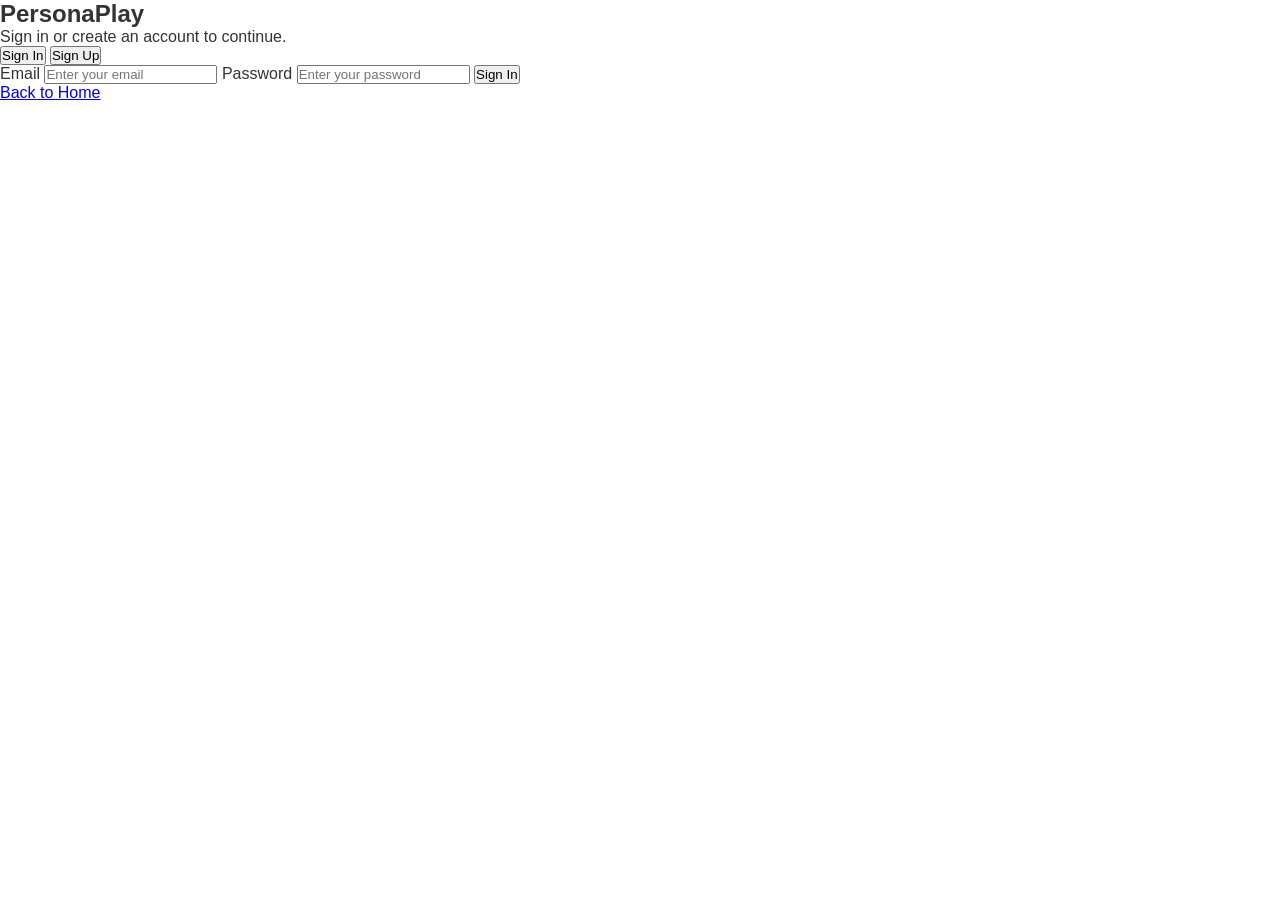
==== auth.html @ c325eb48 "Create auth.html" ====
<!DOCTYPE html>
<html lang="en">
<head>
  <meta charset="UTF-8" />
  <meta name="viewport" content="width=device-width, initial-scale=1.0" />
  <title>Sign In / Sign Up</title>
  <link rel="stylesheet" href="style.css" />
  <link rel="stylesheet" href="auth.css" />
  <script src="auth.js" defer></script>
</head>
<body class="auth-page">

  <main class="auth-shell">
    <section class="auth-card">
      <div class="auth-brand">
        <h1>PersonaPlay</h1>
        <p>Sign in or create an account to continue.</p>
      </div>

      <div class="auth-tabs">
        <button id="signinTab" class="auth-tab active" type="button">Sign In</button>
        <button id="signupTab" class="auth-tab" type="button">Sign Up</button>
      </div>

      <form id="signinForm" class="auth-form">
        <label>Email</label>
        <input type="email" id="signinEmail" placeholder="Enter your email" required />

        <label>Password</label>
        <input type="password" id="signinPassword" placeholder="Enter your password" required />

        <button type="submit" class="auth-button">Sign In</button>
        <p class="auth-message" id="signinMessage"></p>
      </form>

      <form id="signupForm" class="auth-form hidden">
        <label>Name</label>
        <input type="text" id="signupName" placeholder="Enter your name" required />

        <label>Email</label>
        <input type="email" id="signupEmail" placeholder="Enter your email" required />

        <label>Password</label>
        <input type="password" id="signupPassword" placeholder="Create a password" required />

        <button type="submit" class="auth-button">Sign Up</button>
        <p class="auth-message" id="signupMessage"></p>
      </form>

      <div class="auth-footer">
        <a href="index.html">Back to Home</a>
      </div>
    </section>
  </main>

</body>
</html>
---- style.css ----
* {
  margin: 0;
  padding: 0;
  box-sizing: border-box;
}

body {
  font-family: Arial, Helvetica, sans-serif;
  background: #ffffff;
  color: #333;
}

/* Header / Navigation */
.header,
.instruction-header {
  width: 100%;
  padding: 18px 24px 0;
}

.topbar {
  display: flex;
  align-items: center;
  justify-content: space-between;
  gap: 20px;
}

.menu-icon {
  font-size: 34px;
  color: #444;
  cursor: pointer;
  width: 50px;
}

.logo {
  font-size: 28px;
  font-weight: 700;
  color: #ff5f45;
  margin-left: 5px;
}

.search-box {
  flex: 1;
  display: flex;
  justify-content: center;
  align-items: center;
  max-width: 420px;
  margin: 0 auto;
  position: relative;
}

.search-box input {
  width: 100%;
  height: 34px;
  padding: 0 42px 0 14px;
  border: 1px solid #cfcfcf;
  outline: none;
  font-size: 14px;
  color: #444;
}

.search-box button {
  position: absolute;
  right: 2px;
  top: 50%;
  transform: translateY(-50%);
  border: none;
  background: transparent;
  color: #888;
  font-size: 18px;
  cursor: pointer;
  padding: 4px 10px;
}

.auth-buttons {
  display: flex;
  gap: 12px;
}

.btn {
  text-decoration: none;
  padding: 8px 18px;
  border-radius: 6px;
  font-weight: 600;
  font-size: 14px;
  display: inline-block;
  transition: 0.3s ease;
}

.login,
.signup {
  background: #ff5f45;
  color: #fff;
}

.btn:hover {
  opacity: 0.9;
}

.navbar {
  display: flex;
  justify-content: center;
  align-items: center;
  gap: 34px;
  margin-top: 34px;
  padding-bottom: 12px;
  flex-wrap: wrap;
}

.navbar a {
  text-decoration: none;
  color: #ff5f45;
  font-size: 14px;
  font-weight: 600;
}

.navbar a:hover {
  text-decoration: underline;
}

@media (max-width: 900px) {
  .topbar {
    flex-wrap: wrap;
    justify-content: center;
  }

  .menu-icon {
    order: 1;
  }

  .logo {
    order: 2;
  }

  .search-box {
    order: 3;
    width: 100%;
    max-width: 520px;
  }

  .auth-buttons {
    order: 4;
  }
}

@media (max-width: 600px) {
  .header,
  .instruction-header {
    padding: 14px 14px 0;
  }

  .navbar {
    gap: 18px;
    margin-top: 24px;
  }

  .auth-buttons {
    width: 100%;
    justify-content: center;
  }

  .btn {
    padding: 8px 14px;
  }
}

/* Home page */
.games-section {
  padding: 60px 24px;
  max-width: 1200px;
  margin: 0 auto;
}

.games-grid {
  display: flex;
  flex-wrap: wrap;
  gap: 30px;
}

.game-card {
  width: calc(33.33% - 20px);
  display: flex;
  flex-direction: column;
}

.game-card img {
  width: 100%;
  height: 220px;
  object-fit: cover;
  background: #e5e5e5;
  border: 1px solid #ddd;
  display: block;
}

.game-card h3 {
  margin-top: 16px;
  font-size: 22px;
  font-weight: 700;
  color: #ff5f45;
}

.game-card p {
  margin-top: 12px;
  font-size: 15px;
  color: #555;
}

.game-image {
  cursor: pointer;
  transition: transform 0.2s ease;
}

.game-image:hover {
  transform: scale(1.03);
}

@media (max-width: 900px) {
  .game-card {
    width: calc(50% - 15px);
  }
}

@media (max-width: 600px) {
  .game-card {
    width: 100%;
  }
}

/* Footer */
.footer {
  background: #f7f7f7;
  padding: 50px 24px 20px;
  margin-top: 60px;
}

.footer-container {
  max-width: 1200px;
  margin: 0 auto;
  display: flex;
  justify-content: space-between;
  gap: 40px;
  flex-wrap: wrap;
}

.footer-left {
  max-width: 300px;
}

.footer-logo {
  color: #ff5f45;
  font-size: 26px;
  margin-bottom: 20px;
}

.address {
  font-size: 14px;
  color: #555;
  line-height: 1.6;
}

.social-icons {
  margin-top: 20px;
  display: flex;
  gap: 14px;
  font-size: 20px;
  color: #444;
  cursor: pointer;
}

.footer-links {
  display: flex;
  gap: 60px;
  flex-wrap: wrap;
}

.footer-column h4 {
  margin-bottom: 14px;
  font-size: 16px;
  color: #333;
}

.footer-column a {
  display: block;
  text-decoration: none;
  color: #555;
  font-size: 14px;
  margin-bottom: 10px;
}

.footer-column a:hover {
  color: #ff5f45;
}

.footer-bottom {
  border-top: 1px solid #ddd;
  margin-top: 40px;
  padding-top: 16px;
  display: flex;
  justify-content: space-between;
  flex-wrap: wrap;
  font-size: 13px;
  color: #777;
  width: 100%;
}

.footer-bottom-links {
  display: flex;
  gap: 20px;
}

.footer-bottom-links a {
  text-decoration: none;
  color: #777;
}

.footer-bottom-links a:hover {
  color: #ff5f45;
}

@media (max-width: 768px) {
  .footer-container {
    flex-direction: column;
  }

  .footer-links {
    justify-content: space-between;
    gap: 30px;
  }

  .footer-bottom {
    flex-direction: column;
    gap: 10px;
    align-items: center;
    text-align: center;
  }
}

/* Instruction page */
.instruction-page {
  max-width: 1200px;
  margin: 0 auto;
  padding: 40px 24px 60px;
}

.instruction-hero {
  background: #f7f7f7;
  border: 1px solid #ececec;
  border-radius: 20px;
  padding: 36px;
  margin-bottom: 30px;
}

.hero-content {
  max-width: 760px;
}

.hero-kicker {
  color: #ff5f45;
  font-weight: 700;
  text-transform: uppercase;
  letter-spacing: 0.06em;
  font-size: 12px;
  margin-bottom: 10px;
}

.hero-title {
  font-size: 42px;
  color: #222;
  margin-bottom: 12px;
}

.hero-subtitle {
  font-size: 16px;
  color: #555;
  line-height: 1.7;
  margin-bottom: 20px;
}

.hero-meta {
  display: flex;
  gap: 14px;
  flex-wrap: wrap;
  margin-bottom: 24px;
}

.meta-item {
  background: #fff;
  border: 1px solid #e6e6e6;
  padding: 10px 16px;
  border-radius: 999px;
  font-size: 14px;
  color: #444;
}

.hero-button-main {
  text-decoration: none;
  background: linear-gradient(135deg, #ff5f45, #ff7a59);
  color: #fff;
  font-weight: 700;
  font-size: 15px;
  padding: 14px 24px;
  border-radius: 12px;
  box-shadow: 0 10px 24px rgba(255, 95, 69, 0.22);
  display: inline-block;
}

.hero-button-main:hover {
  opacity: 0.95;
}

.instruction-layout {
  display: flex;
  gap: 30px;
  align-items: flex-start;
}

.instruction-image-box,
.instruction-card {
  flex: 1;
}

.instruction-image {
  width: 100%;
  height: 360px;
  object-fit: cover;
  border-radius: 16px;
  display: block;
}

.instruction-card {
  background: #fafafa;
  border: 1px solid #e8e8e8;
  border-radius: 16px;
  padding: 28px;
}

.instruction-card h2 {
  font-size: 28px;
  margin-bottom: 16px;
  color: #ff5f45;
}

.instruction-copy {
  font-size: 16px;
  line-height: 1.7;
  color: #555;
  margin-bottom: 20px;
}

.instruction-card h3 {
  font-size: 20px;
  margin: 24px 0 12px;
  color: #333;
}

.instruction-list {
  padding-left: 22px;
  line-height: 1.8;
  color: #555;
  font-size: 15px;
}

.instruction-list li {
  margin-bottom: 8px;
}

@media (max-width: 900px) {
  .instruction-layout {
    flex-direction: column;
  }
}

@media (max-width: 600px) {
  .instruction-page {
    padding: 24px 14px 40px;
  }

  .instruction-hero {
    padding: 24px;
  }

  .hero-title {
    font-size: 30px;
  }

  .instruction-image {
    height: 240px;
  }
}

/* Quiz page */
.quiz-page {
  max-width: 1200px;
  margin: 0 auto;
  padding: 40px 24px 60px;
}

.quiz-toolbar {
  display: flex;
  align-items: center;
  gap: 18px;
  margin-bottom: 34px;
}

.icon-btn {
  width: 54px;
  height: 54px;
  border: none;
  background: transparent;
  color: #ff5f45;
  font-size: 34px;
  cursor: pointer;
  display: flex;
  align-items: center;
  justify-content: center;
}

.quiz-progress-wrap {
  flex: 1;
  display: flex;
  align-items: center;
  gap: 10px;
}

.quiz-progress-bar {
  flex: 1;
  height: 12px;
  background: #ececec;
  border-radius: 999px;
  overflow: hidden;
}

.quiz-progress-fill {
  width: 0%;
  height: 100%;
  background: #ff5f45;
  transition: width 0.3s ease;
}

.quiz-progress-percent {
  min-width: 44px;
  color: #ff5f45;
  font-size: 16px;
  font-weight: 600;
}

.quiz-card,
.result-card {
  max-width: 1000px;
  margin: 0 auto;
}

.question-label {
  color: #ff5f45;
  font-size: 18px;
  font-weight: 700;
  margin-bottom: 10px;
}

.question-text {
  font-size: 26px;
  line-height: 1.4;
  color: #444;
  margin-bottom: 22px;
}

.question-image {
  width: 100%;
  height: 430px;
  object-fit: cover;
  background: #ddd;
  display: block;
  margin-bottom: 18px;
  border-radius: 2px;
}

.answers-label {
  font-size: 18px;
  color: #555;
  margin-bottom: 18px;
}

.answer-grid {
  display: grid;
  grid-template-columns: repeat(2, minmax(0, 1fr));
  gap: 36px 40px;
}

.answer-card {
  border: none;
  background: transparent;
  text-align: left;
  cursor: pointer;
  padding: 0;
  position: relative;
}

.answer-card img {
  width: 100%;
  height: 260px;
  object-fit: cover;
  background: #ddd;
  display: block;
  margin-top: 10px;
}

.answer-card p {
  margin-top: 10px;
  font-size: 15px;
  line-height: 1.35;
  color: #444;
}

.answer-card.selected img {
  outline: 3px solid #ff5f45;
  outline-offset: -3px;
}

.answer-radio {
  position: absolute;
  top: 12px;
  left: 12px;
  width: 18px;
  height: 18px;
  accent-color: #ff5f45;
  cursor: pointer;
}

.answer-radio:checked + img {
  outline: 3px solid #ff5f45;
  outline-offset: -3px;
}

.answer-card:hover img {
  transform: scale(1.02);
  transition: 0.2s ease;
}

.quiz-actions {
  display: flex;
  width: 100%;
  margin-top: 34px;
  align-items: center;
}

#nextBtn {
  margin-left: auto;
}

.next-button {
  background: #ff5f45;
  color: #fff;
  border: none;
  padding: 14px 28px;
  border-radius: 10px;
  font-weight: 700;
  font-size: 16px;
  cursor: pointer;
  margin-top: 0;
}

.next-button:disabled {
  opacity: 0.45;
  cursor: not-allowed;
}

.result-card {
  text-align: center;
  padding: 40px 20px;
}

.result-title {
  font-size: 34px;
  color: #ff5f45;
  margin-bottom: 16px;
}

.result-text {
  font-size: 18px;
  line-height: 1.7;
  color: #555;
  max-width: 700px;
  margin: 0 auto 24px;
}

.hidden {
  display: none;
}

@media (max-width: 900px) {
  .answer-grid {
    grid-template-columns: 1fr;
  }

  .question-image {
    height: 300px;
  }

  .quiz-toolbar {
    flex-wrap: wrap;
  }
}

@media (max-width: 600px) {
  .quiz-page {
    padding: 24px 14px 40px;
  }

  .question-text {
    font-size: 22px;
  }

  .question-image {
    height: 240px;
  }

  .answer-card img {
    height: 220px;
  }

  .quiz-actions {
    flex-direction: column;
    gap: 12px;
  }

  #nextBtn {
    margin-left: 0;
  }

  .quiz-actions button {
    width: 100%;
  }
}

/* Result page */
.result-page {
  max-width: 1100px;
  margin: 0 auto;
  padding: 40px 24px 60px;
}

.result-hero {
  background: #f7f7f7;
  border: 1px solid #ececec;
  border-radius: 20px;
  padding: 36px;
  text-align: center;
}

.result-image-wrap {
  margin: 28px auto 0;
  max-width: 760px;
}

.result-image {
  width: 100%;
  height: 420px;
  object-fit: cover;
  border-radius: 18px;
  display: block;
}

.result-actions {
  display: flex;
  justify-content: center;
  gap: 16px;
  flex-wrap: wrap;
  margin-top: 28px;
}

.result-home-link {
  text-decoration: none;
  display: inline-flex;
  align-items: center;
  justify-content: center;
}

@media (max-width: 600px) {
  .result-page {
    padding: 24px 14px 40px;
  }

  .result-hero {
    padding: 24px;
  }

  .result-image {
    height: 260px;
  }
}
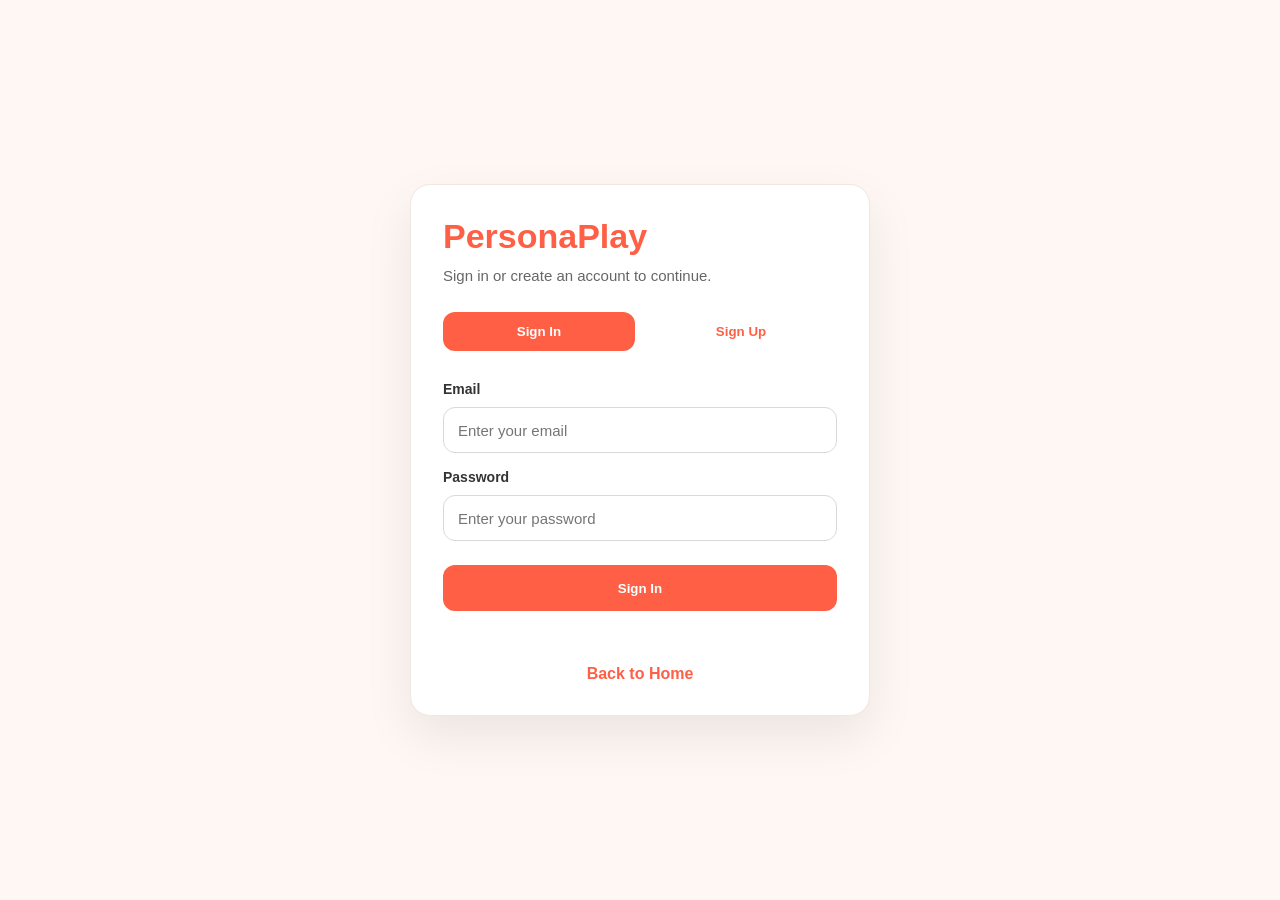
==== commit ace69df0: "Update auth.html" ====
--- a/auth.html
+++ b/auth.html
@@ -4,9 +4,9 @@
   <meta charset="UTF-8" />
   <meta name="viewport" content="width=device-width, initial-scale=1.0" />
   <title>Sign In / Sign Up</title>
-  <link rel="stylesheet" href="style.css" />
-  <link rel="stylesheet" href="auth.css" />
-  <script src="auth.js" defer></script>
+  <link rel="stylesheet" href="css/style.css" />
+  <link rel="stylesheet" href="css/auth.css" />
+  <script src="JS/auth.js" defer></script>
 </head>
 <body class="auth-page">
 
--- a/css/style.css
+++ b/css/style.css
@@ -0,0 +1,811 @@
+* {
+  margin: 0;
+  padding: 0;
+  box-sizing: border-box;
+}
+
+body {
+  font-family: Arial, Helvetica, sans-serif;
+  background: #ffffff;
+  color: #333;
+}
+
+/* Header / Navigation */
+.header,
+.instruction-header {
+  width: 100%;
+  padding: 18px 24px 0;
+}
+
+.topbar {
+  display: flex;
+  align-items: center;
+  justify-content: space-between;
+  gap: 20px;
+}
+
+.menu-icon {
+  font-size: 34px;
+  color: #444;
+  cursor: pointer;
+  width: 50px;
+}
+
+.logo {
+  font-size: 28px;
+  font-weight: 700;
+  color: #ff5f45;
+  margin-left: 5px;
+}
+
+.search-box {
+  flex: 1;
+  display: flex;
+  justify-content: center;
+  align-items: center;
+  max-width: 420px;
+  margin: 0 auto;
+  position: relative;
+}
+
+.search-box input {
+  width: 100%;
+  height: 34px;
+  padding: 0 42px 0 14px;
+  border: 1px solid #cfcfcf;
+  outline: none;
+  font-size: 14px;
+  color: #444;
+}
+
+.search-box button {
+  position: absolute;
+  right: 2px;
+  top: 50%;
+  transform: translateY(-50%);
+  border: none;
+  background: transparent;
+  color: #888;
+  font-size: 18px;
+  cursor: pointer;
+  padding: 4px 10px;
+}
+
+.auth-buttons {
+  display: flex;
+  gap: 12px;
+}
+
+button {
+  border: none !important;
+  outline: none;
+  background: none;
+}
+
+.btn {
+  text-decoration: none;
+  padding: 8px 18px;
+  border-radius: 6px;
+  font-weight: 600;
+  font-size: 14px;
+  display: inline-block;
+  transition: 0.3s ease;
+  border: none;
+  cursor: pointer;
+}
+
+.user-name {
+  font-weight: 600;
+  color: #333;
+  margin-right: 10px;
+}
+
+.logout {
+  background: #ff5f45;
+  color: #fff;
+}
+.logout:hover {
+  background: #e14d36;
+}
+
+.login,
+.signup {
+  background: #ff5f45;
+  color: #fff;
+}
+
+.btn:hover {
+  opacity: 0.9;
+}
+
+.navbar {
+  display: flex;
+  justify-content: center;
+  align-items: center;
+  gap: 34px;
+  margin-top: 34px;
+  padding-bottom: 12px;
+  flex-wrap: wrap;
+}
+
+.navbar a {
+  text-decoration: none;
+  color: #ff5f45;
+  font-size: 14px;
+  font-weight: 600;
+}
+
+.navbar a:hover {
+  text-decoration: underline;
+}
+
+@media (max-width: 900px) {
+  .topbar {
+    flex-wrap: wrap;
+    justify-content: center;
+  }
+
+  .menu-icon {
+    order: 1;
+  }
+
+  .logo {
+    order: 2;
+  }
+
+  .search-box {
+    order: 3;
+    width: 100%;
+    max-width: 520px;
+  }
+
+  .auth-buttons {
+    order: 4;
+  }
+}
+
+@media (max-width: 600px) {
+  .header,
+  .instruction-header {
+    padding: 14px 14px 0;
+  }
+
+  .navbar {
+    gap: 18px;
+    margin-top: 24px;
+  }
+
+  .auth-buttons {
+    width: 100%;
+    justify-content: center;
+  }
+
+  .btn {
+    padding: 8px 14px;
+  }
+}
+
+/* Home page */
+.games-section {
+  padding: 60px 24px;
+  max-width: 1200px;
+  margin: 0 auto;
+}
+
+.games-grid {
+  display: flex;
+  flex-wrap: wrap;
+  gap: 30px;
+}
+
+.game-card {
+  width: calc(33.33% - 20px);
+  display: flex;
+  flex-direction: column;
+}
+
+.game-card img {
+  width: 100%;
+  height: 220px;
+  object-fit: cover;
+  background: #e5e5e5;
+  border: 1px solid #ddd;
+  display: block;
+}
+
+.game-card h3 {
+  margin-top: 16px;
+  font-size: 22px;
+  font-weight: 700;
+  color: #ff5f45;
+}
+
+.game-card p {
+  margin-top: 12px;
+  font-size: 15px;
+  color: #555;
+}
+
+.game-image {
+  cursor: pointer;
+  transition: transform 0.2s ease;
+}
+
+.game-image:hover {
+  transform: scale(1.03);
+}
+
+@media (max-width: 900px) {
+  .game-card {
+    width: calc(50% - 15px);
+  }
+}
+
+@media (max-width: 600px) {
+  .game-card {
+    width: 100%;
+  }
+}
+
+/* Footer */
+.footer {
+  background: #f7f7f7;
+  padding: 50px 24px 20px;
+  margin-top: 60px;
+}
+
+.footer-container {
+  max-width: 1200px;
+  margin: 0 auto;
+  display: flex;
+  justify-content: space-between;
+  gap: 40px;
+  flex-wrap: wrap;
+}
+
+.footer-left {
+  max-width: 300px;
+}
+
+.footer-logo {
+  color: #ff5f45;
+  font-size: 26px;
+  margin-bottom: 20px;
+}
+
+.address {
+  font-size: 14px;
+  color: #555;
+  line-height: 1.6;
+}
+
+.social-icons {
+  margin-top: 20px;
+  display: flex;
+  gap: 14px;
+  font-size: 20px;
+  color: #444;
+  cursor: pointer;
+}
+
+.footer-links {
+  display: flex;
+  gap: 60px;
+  flex-wrap: wrap;
+}
+
+.footer-column h4 {
+  margin-bottom: 14px;
+  font-size: 16px;
+  color: #333;
+}
+
+.footer-column a {
+  display: block;
+  text-decoration: none;
+  color: #555;
+  font-size: 14px;
+  margin-bottom: 10px;
+}
+
+.footer-column a:hover {
+  color: #ff5f45;
+}
+
+.footer-bottom {
+  border-top: 1px solid #ddd;
+  margin-top: 40px;
+  padding-top: 16px;
+  display: flex;
+  justify-content: space-between;
+  flex-wrap: wrap;
+  font-size: 13px;
+  color: #777;
+  width: 100%;
+}
+
+.footer-bottom-links {
+  display: flex;
+  gap: 20px;
+}
+
+.footer-bottom-links a {
+  text-decoration: none;
+  color: #777;
+}
+
+.footer-bottom-links a:hover {
+  color: #ff5f45;
+}
+
+@media (max-width: 768px) {
+  .footer-container {
+    flex-direction: column;
+  }
+
+  .footer-links {
+    justify-content: space-between;
+    gap: 30px;
+  }
+
+  .footer-bottom {
+    flex-direction: column;
+    gap: 10px;
+    align-items: center;
+    text-align: center;
+  }
+}
+
+/* Instruction page */
+.instruction-page {
+  max-width: 1200px;
+  margin: 0 auto;
+  padding: 40px 24px 60px;
+}
+
+.instruction-hero {
+  background: #f7f7f7;
+  border: 1px solid #ececec;
+  border-radius: 20px;
+  padding: 36px;
+  margin-bottom: 30px;
+}
+
+.hero-content {
+  max-width: 760px;
+}
+
+.hero-kicker {
+  color: #ff5f45;
+  font-weight: 700;
+  text-transform: uppercase;
+  letter-spacing: 0.06em;
+  font-size: 12px;
+  margin-bottom: 10px;
+}
+
+.hero-title {
+  font-size: 42px;
+  color: #222;
+  margin-bottom: 12px;
+}
+
+.hero-subtitle {
+  font-size: 16px;
+  color: #555;
+  line-height: 1.7;
+  margin-bottom: 20px;
+}
+
+.hero-meta {
+  display: flex;
+  gap: 14px;
+  flex-wrap: wrap;
+  margin-bottom: 24px;
+}
+
+.meta-item {
+  background: #fff;
+  border: 1px solid #e6e6e6;
+  padding: 10px 16px;
+  border-radius: 999px;
+  font-size: 14px;
+  color: #444;
+}
+
+.hero-button-main {
+  text-decoration: none;
+  background: linear-gradient(135deg, #ff5f45, #ff7a59);
+  color: #fff;
+  font-weight: 700;
+  font-size: 15px;
+  padding: 14px 24px;
+  border-radius: 12px;
+  box-shadow: 0 10px 24px rgba(255, 95, 69, 0.22);
+  display: inline-block;
+}
+
+.hero-button-main:hover {
+  opacity: 0.95;
+}
+
+.instruction-layout {
+  display: flex;
+  gap: 30px;
+  align-items: flex-start;
+}
+
+.instruction-image-box,
+.instruction-card {
+  flex: 1;
+}
+
+.instruction-image {
+  width: 100%;
+  height: 360px;
+  object-fit: cover;
+  border-radius: 16px;
+  display: block;
+}
+
+.instruction-card {
+  background: #fafafa;
+  border: 1px solid #e8e8e8;
+  border-radius: 16px;
+  padding: 28px;
+}
+
+.instruction-card h2 {
+  font-size: 28px;
+  margin-bottom: 16px;
+  color: #ff5f45;
+}
+
+.instruction-copy {
+  font-size: 16px;
+  line-height: 1.7;
+  color: #555;
+  margin-bottom: 20px;
+}
+
+.instruction-card h3 {
+  font-size: 20px;
+  margin: 24px 0 12px;
+  color: #333;
+}
+
+.instruction-list {
+  padding-left: 22px;
+  line-height: 1.8;
+  color: #555;
+  font-size: 15px;
+}
+
+.instruction-list li {
+  margin-bottom: 8px;
+}
+
+@media (max-width: 900px) {
+  .instruction-layout {
+    flex-direction: column;
+  }
+}
+
+@media (max-width: 600px) {
+  .instruction-page {
+    padding: 24px 14px 40px;
+  }
+
+  .instruction-hero {
+    padding: 24px;
+  }
+
+  .hero-title {
+    font-size: 30px;
+  }
+
+  .instruction-image {
+    height: 240px;
+  }
+}
+
+/* Quiz page */
+.quiz-page {
+  max-width: 1200px;
+  margin: 0 auto;
+  padding: 40px 24px 60px;
+}
+
+.quiz-toolbar {
+  display: flex;
+  align-items: center;
+  gap: 18px;
+  margin-bottom: 34px;
+}
+
+.icon-btn {
+  width: 54px;
+  height: 54px;
+  border: none;
+  background: transparent;
+  color: #ff5f45;
+  font-size: 34px;
+  cursor: pointer;
+  display: flex;
+  align-items: center;
+  justify-content: center;
+}
+
+.quiz-progress-wrap {
+  flex: 1;
+  display: flex;
+  align-items: center;
+  gap: 10px;
+}
+
+.quiz-progress-bar {
+  flex: 1;
+  height: 12px;
+  background: #ececec;
+  border-radius: 999px;
+  overflow: hidden;
+}
+
+.quiz-progress-fill {
+  width: 0%;
+  height: 100%;
+  background: #ff5f45;
+  transition: width 0.3s ease;
+}
+
+.quiz-progress-percent {
+  min-width: 44px;
+  color: #ff5f45;
+  font-size: 16px;
+  font-weight: 600;
+}
+
+.quiz-card,
+.result-card {
+  max-width: 1000px;
+  margin: 0 auto;
+}
+
+.question-label {
+  color: #ff5f45;
+  font-size: 18px;
+  font-weight: 700;
+  margin-bottom: 10px;
+}
+
+.question-text {
+  font-size: 26px;
+  line-height: 1.4;
+  color: #444;
+  margin-bottom: 22px;
+}
+
+.question-image {
+  width: 100%;
+  height: 430px;
+  object-fit: cover;
+  background: #ddd;
+  display: block;
+  margin-bottom: 18px;
+  border-radius: 2px;
+}
+
+.answers-label {
+  font-size: 18px;
+  color: #555;
+  margin-bottom: 18px;
+}
+
+.answer-grid {
+  display: grid;
+  grid-template-columns: repeat(2, minmax(0, 1fr));
+  gap: 36px 40px;
+}
+
+.answer-card {
+  border: none;
+  background: transparent;
+  text-align: left;
+  cursor: pointer;
+  padding: 0;
+  position: relative;
+}
+
+.answer-card img {
+  width: 100%;
+  height: 260px;
+  object-fit: cover;
+  background: #ddd;
+  display: block;
+  margin-top: 10px;
+}
+
+.answer-card p {
+  margin-top: 10px;
+  font-size: 15px;
+  line-height: 1.35;
+  color: #444;
+}
+
+.answer-card.selected img {
+  outline: 3px solid #ff5f45;
+  outline-offset: -3px;
+}
+
+.answer-radio {
+  position: absolute;
+  top: 12px;
+  left: 12px;
+  width: 18px;
+  height: 18px;
+  accent-color: #ff5f45;
+  cursor: pointer;
+}
+
+.answer-radio:checked + img {
+  outline: 3px solid #ff5f45;
+  outline-offset: -3px;
+}
+
+.answer-card:hover img {
+  transform: scale(1.02);
+  transition: 0.2s ease;
+}
+
+.quiz-actions {
+  display: flex;
+  width: 100%;
+  margin-top: 34px;
+  align-items: center;
+}
+
+#nextBtn {
+  margin-left: auto;
+}
+
+.next-button {
+  background: #ff5f45;
+  color: #fff;
+  border: none;
+  padding: 14px 28px;
+  border-radius: 10px;
+  font-weight: 700;
+  font-size: 16px;
+  cursor: pointer;
+  margin-top: 0;
+}
+
+.next-button:disabled {
+  opacity: 0.45;
+  cursor: not-allowed;
+}
+
+.result-card {
+  text-align: center;
+  padding: 40px 20px;
+}
+
+.result-title {
+  font-size: 34px;
+  color: #ff5f45;
+  margin-bottom: 16px;
+}
+
+.result-text {
+  font-size: 18px;
+  line-height: 1.7;
+  color: #555;
+  max-width: 700px;
+  margin: 0 auto 24px;
+}
+
+.hidden {
+  display: none;
+}
+
+@media (max-width: 900px) {
+  .answer-grid {
+    grid-template-columns: 1fr;
+  }
+
+  .question-image {
+    height: 300px;
+  }
+
+  .quiz-toolbar {
+    flex-wrap: wrap;
+  }
+}
+
+@media (max-width: 600px) {
+  .quiz-page {
+    padding: 24px 14px 40px;
+  }
+
+  .question-text {
+    font-size: 22px;
+  }
+
+  .question-image {
+    height: 240px;
+  }
+
+  .answer-card img {
+    height: 220px;
+  }
+
+  .quiz-actions {
+    flex-direction: column;
+    gap: 12px;
+  }
+
+  #nextBtn {
+    margin-left: 0;
+  }
+
+  .quiz-actions button {
+    width: 100%;
+  }
+}
+
+/* Result page */
+.result-page {
+  max-width: 1100px;
+  margin: 0 auto;
+  padding: 40px 24px 60px;
+}
+
+.result-hero {
+  background: #f7f7f7;
+  border: 1px solid #ececec;
+  border-radius: 20px;
+  padding: 36px;
+  text-align: center;
+}
+
+.result-image-wrap {
+  margin: 28px auto 0;
+  max-width: 760px;
+}
+
+.result-image {
+  width: 100%;
+  height: 420px;
+  object-fit: cover;
+  border-radius: 18px;
+  display: block;
+}
+
+.result-actions {
+  display: flex;
+  justify-content: center;
+  gap: 16px;
+  flex-wrap: wrap;
+  margin-top: 28px;
+}
+
+.result-home-link {
+  text-decoration: none;
+  display: inline-flex;
+  align-items: center;
+  justify-content: center;
+}
+
+@media (max-width: 600px) {
+  .result-page {
+    padding: 24px 14px 40px;
+  }
+
+  .result-hero {
+    padding: 24px;
+  }
+
+  .result-image {
+    height: 260px;
+  }
+}
--- a/css/auth.css
+++ b/css/auth.css
@@ -0,0 +1,125 @@
+.auth-page {
+  min-height: 100vh;
+  display: flex;
+  align-items: center;
+  justify-content: center;
+  background: #fff7f4;
+  font-family: Arial, Helvetica, sans-serif;
+  padding: 24px;
+}
+
+.auth-shell {
+  width: 100%;
+  max-width: 460px;
+}
+
+.auth-card {
+  background: #ffffff;
+  border: 1px solid #f0e6e2;
+  border-radius: 20px;
+  box-shadow: 0 20px 50px rgba(0, 0, 0, 0.08);
+  padding: 32px;
+}
+
+.auth-brand h1 {
+  color: #ff5f45;
+  font-size: 34px;
+  margin-bottom: 8px;
+}
+
+.auth-brand p {
+  color: #666;
+  font-size: 15px;
+  line-height: 1.6;
+}
+
+.auth-tabs {
+  display: flex;
+  gap: 10px;
+  margin: 24px 0;
+}
+
+.auth-tab {
+  flex: 1;
+  border: 1px solid #ffd1c7;
+  background: #fff;
+  color: #ff5f45;
+  padding: 12px 14px;
+  border-radius: 12px;
+  font-weight: 700;
+  cursor: pointer;
+}
+
+.auth-tab.active {
+  background: #ff5f45;
+  color: #fff;
+  border-color: #ff5f45;
+}
+
+.auth-form {
+  display: flex;
+  flex-direction: column;
+  gap: 10px;
+}
+
+.auth-form label {
+  font-size: 14px;
+  font-weight: 700;
+  color: #333;
+  margin-top: 6px;
+}
+
+.auth-form input {
+  width: 100%;
+  height: 46px;
+  border: 1px solid #d9d9d9;
+  border-radius: 12px;
+  padding: 0 14px;
+  font-size: 15px;
+  outline: none;
+}
+
+.auth-form input:focus {
+  border-color: #ff5f45;
+}
+
+.auth-button {
+  margin-top: 14px;
+  height: 46px;
+  border: none;
+  border-radius: 12px;
+  background: #ff5f45;
+  color: #fff;
+  font-weight: 700;
+  cursor: pointer;
+}
+
+.auth-message {
+  min-height: 20px;
+  font-size: 14px;
+  margin-top: 6px;
+  color: #444;
+}
+
+.auth-message.error {
+  color: #d92d20;
+}
+
+.auth-message.success {
+  color: #12805c;
+}
+
+.auth-footer {
+  margin-top: 18px;
+  text-align: center;
+}
+
+.auth-footer a {
+  color: #ff5f45;
+  text-decoration: none;
+  font-weight: 700;
+}
+
+.hidden {
+  display: none;
+}
